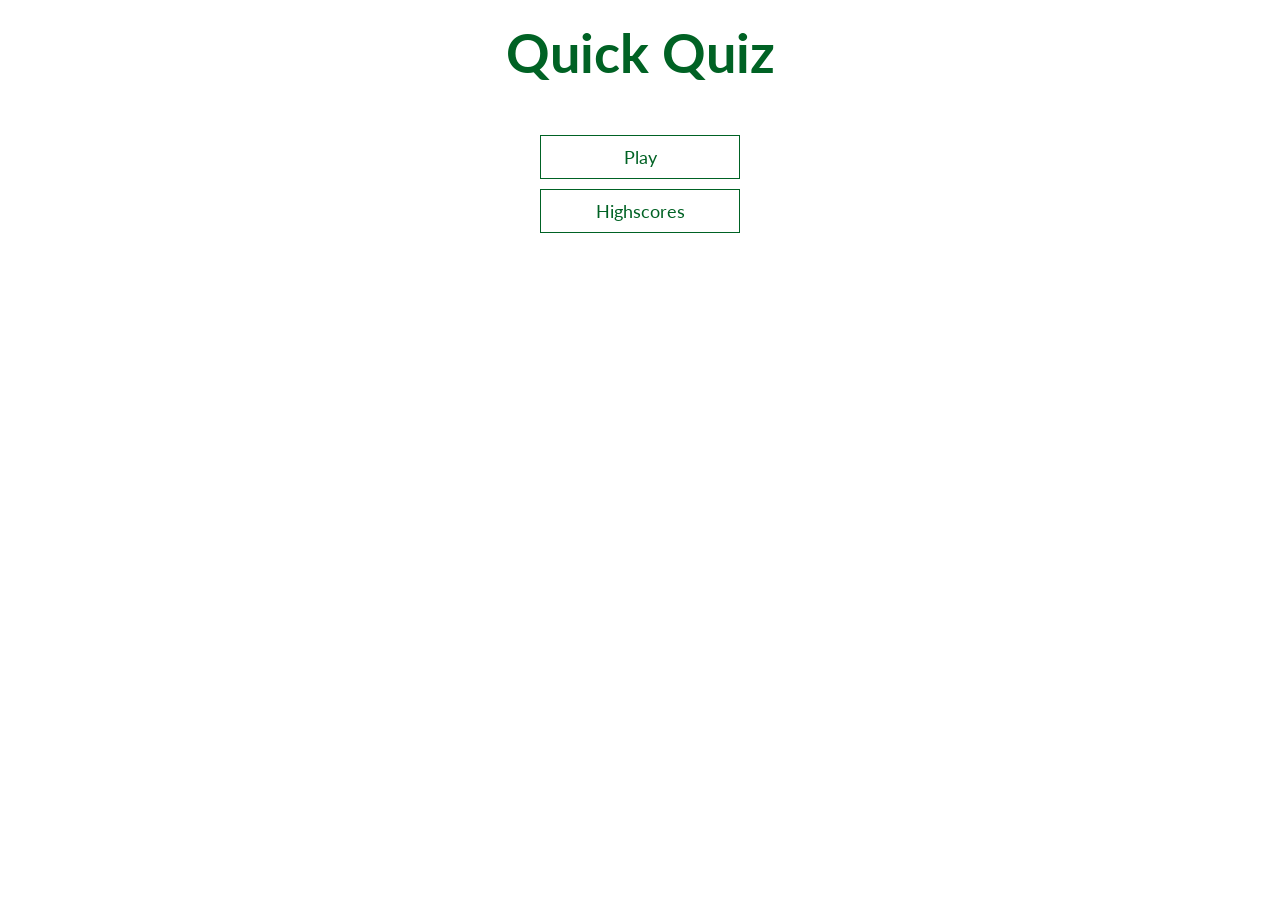
==== index.html @ 01e7c523 "init commit" ====
<!DOCTYPE html>
<html lang="en">
<head>
    <meta charset="UTF-8">
    <meta name="viewport" content="width=device-width, initial-scale=1.0">
    <meta http-equiv="X-UA-Compatible" content="ie=edge">
    <title>Quick Quiz</title>
    <link rel="stylesheet" href="app.css" />
</head>
<body>
    <div class="container">
        <div id="home" class="flex-center flex-column">
            <h1>Quick Quiz</h1>
            <a class="btn" href="https://caseytreesdc.github.io/quiz/game.html">Play</a>
            <a class="btn" href="/highscores.html">Highscores</a>
        </div>
    </div>
</body>
</html>
---- app.css ----
@import url('https://fonts.googleapis.com/css?family=Lato:400,700,900&display=swap');

:root {
    background-color:#fff;
    font-size: 62.5%;
}

*{
    box-sizing: border-box;
    font-family: 'Lato', sans-serif, Arial, Helvetica, sans-serif;
    margin: 0;
    padding: 0;
    color: #333;
}

h1,
h2,
h3,
h4 {
    margin-bottom:1rem;
}

h1 {
    font-size: 5.4rem;
    color: #006224;
    margin-bottom: 5rem;
}

h1 > span {
    font-size: 2.4rem;
    font-weight: 500;
}

h2 {
    font-size: 4.2rem;
    margin-bottom: 4rem;
    font-weight: 700;
}

h{
    font-size: 2.8rem;
    font-weight: 500;
}

#questionImage {
    margin-bottom: 4rem;
}

/* UTILITIES */

.container {
    width: 100vw;
    /*height: 100vh;*/
    display: flex;
    justify-content: center;
    align-items: center;
    max-width: 80rem;
    margin: 0 auto;
    padding: 2rem;
}

.container > * {
    width: 100%;
}

.flex-column {
    display: flex;
    flex-direction: column;
}

.flex-center {
    justify-content: center;
    align-items: center;
}

.justify-center {
    justify-content: center;
}

.text-center {
    text-align: center;
}

.hidden {
    display: none;
}

/* BUTTONS */

.btn {
    font-size: 1.8rem;
    padding: 1rem 0;
    width: 20rem;
    text-align: center;
    border: 0.1rem solid #006224;
    margin-bottom: 1rem;
    text-decoration: none;
    color: #006224;
    background-color: white;
}

.btn:hover {
    cursor: pointer;
    box-shadow: 0 0.4rem 1.4rem 0 rgba(0,98,36,0.5);
    transform: translateY(-0.1rem);
    transition: transform 150ms;
}

.btn[disabled]:hover {
    cursor: not-allowed;
    box-shadow: none;
    transform: none;
}
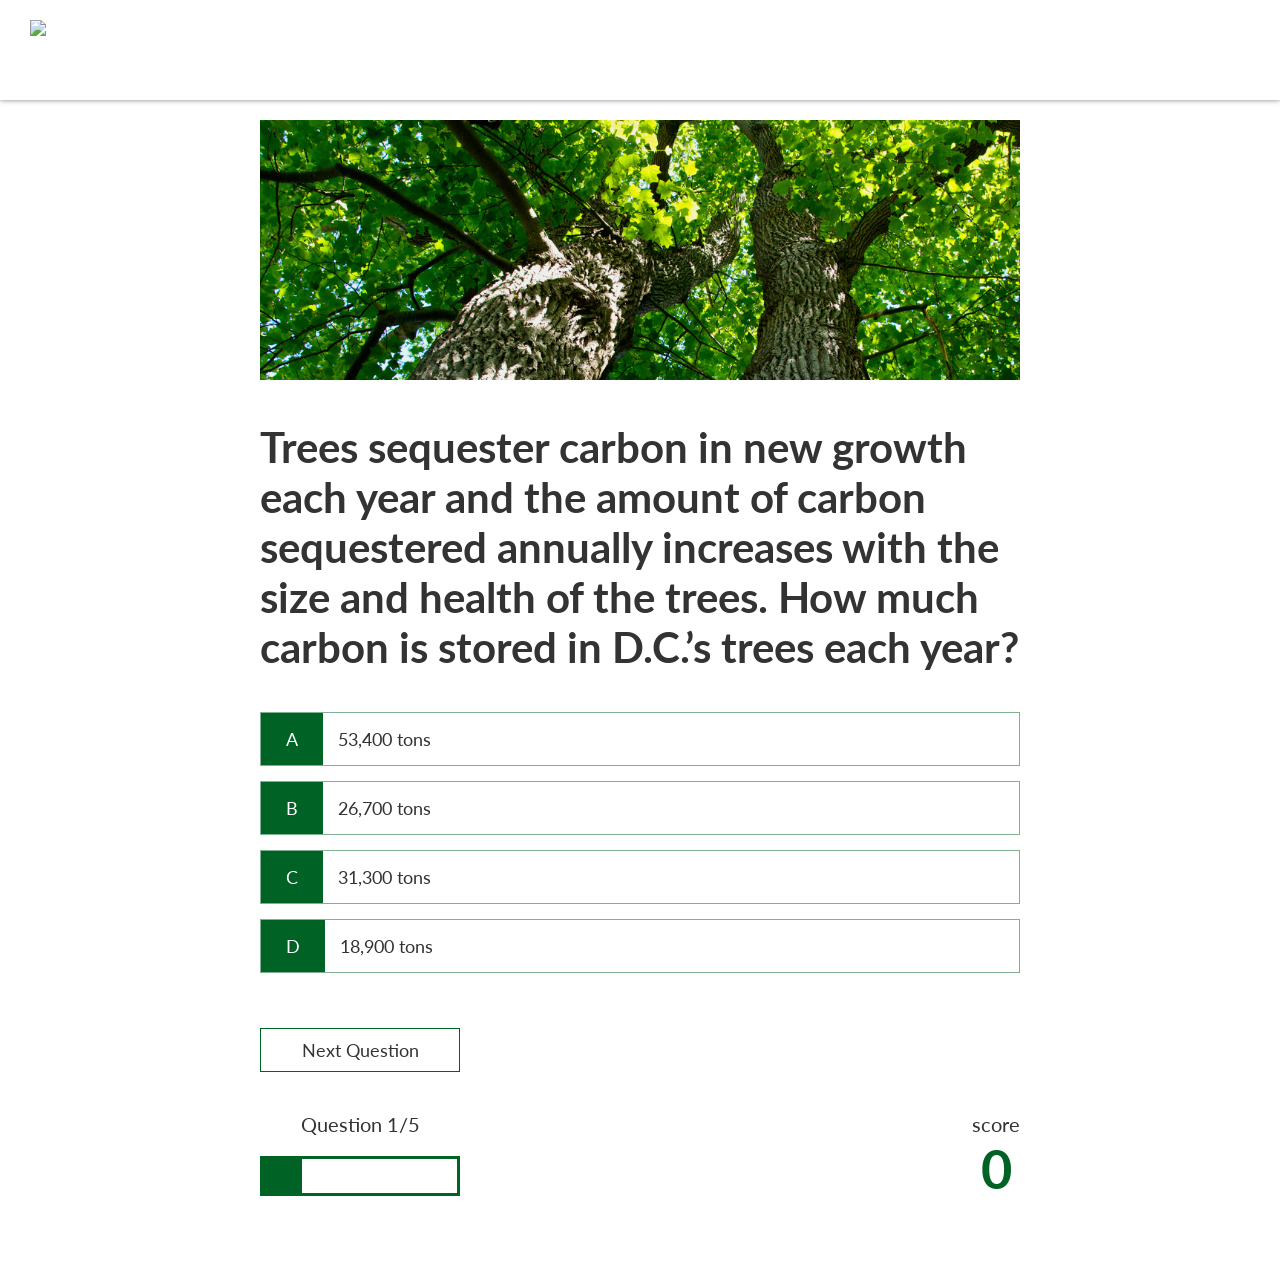
==== commit 2c102430: "changed name of game.html to index.html" ====
--- a/index.html
+++ b/index.html
@@ -4,16 +4,68 @@
     <meta charset="UTF-8">
     <meta name="viewport" content="width=device-width, initial-scale=1.0">
     <meta http-equiv="X-UA-Compatible" content="ie=edge">
-    <title>Quick Quiz</title>
+    <title>Casey Trees Quiz - Play</title>
     <link rel="stylesheet" href="app.css" />
+    <link rel="stylesheet" href="game.css" />
 </head>
 <body>
+    <header>
+        <div id="logo">
+            <a href="https://caseytrees.org" target="_blank"><img src="https://caseytrees.org/wp-content/uploads/2018/12/Green-landscape-logo-with-text.png" width="100%"></a>
+        </div>
+    </header>
     <div class="container">
-        <div id="home" class="flex-center flex-column">
-            <h1>Quick Quiz</h1>
-            <a class="btn" href="https://caseytreesdc.github.io/quiz/game.html">Play</a>
-            <a class="btn" href="/highscores.html">Highscores</a>
+        
+        <div id="game" class="justify-center flex-column">
+
+            <div id="questionImage">question image?</div>
+
+            <h2 id="question">What is the answer to this question</h2>
+            
+            <div class="choice-container">
+                <p class="choice-prefix">A</p>
+                <p class="choice-text" data-number="1">Choice 1</p>
+            </div>
+            <div class="choice-container">
+                <p class="choice-prefix">B</p>
+                <p class="choice-text" data-number="2">Choice 2</p>
+            </div>
+            <div class="choice-container">
+                <p class="choice-prefix">C</p>
+                <p class="choice-text" data-number="3">Choice 3</p>
+            </div>
+            <div class="choice-container">
+                <p class="choice-prefix">D</p>
+                <p class="choice-text" data-number="4">Choice 4</p>
+            </div>
+
+            <p class="correct-answer-hidden" id="explanation">This is the explanation for the correct answer for this question</p>
+            <button id="nextquestion" class="btn justify-center"><p>Next Question</p></button>
+            
+            <div id="hud">
+                    <div id="hud-item">
+                        <p id="progressText" class="hud-prefix">
+                            Question
+                        </p>
+                        <div id="progressBar">
+                            <div id="progressBarFull"></div>
+                        </div>
+                        <h1 class="hud-main-text" id="questionCounter"></h1>
+                    </div>
+                
+                    <div id="hud-item">
+                        <p class="hud-prefix">
+                            score
+                        </p>
+                        <h1 class="hud-main-text" id="score">
+                            0
+                        </h1>
+                    </div>
+                </div>
+                
         </div>
     </div>
+    <script src="game.js"></script>
+   
 </body>
 </html>
--- a/game.css
+++ b/game.css
@@ -0,0 +1,98 @@
+html {
+    scroll-behavior: smooth;
+  }
+
+.choice-container {
+    display: flex;
+    margin-bottom: 1.5rem;
+    width: 100%;
+    font-size: 1.8rem;
+    border: 0.1rem solid rgba(0,98,36,0.5);
+    background-color: white;
+}
+
+.choice-container:hover {
+    cursor: pointer;
+    box-shadow: 0 0.4rem 1.4rem 0 rgba(0,98,36,0.5);
+    transform: translateY(-0.1rem);
+    transition: transform 150ms;
+}
+
+.choice-prefix {
+    padding: 1.5rem 2.5rem;
+    background-color: rgb(0, 98, 36);
+    color: white;
+}
+
+.choice-text {
+    padding: 1.5rem;
+    width: 100%;
+}
+
+.correct {
+    background-color: #28a745;
+}
+
+.incorrect {
+    background-color: #dc3545;
+}
+
+/* HUD */
+
+#hud {
+    display: flex;
+    justify-content: space-between;
+}
+
+.hud-prefix {
+    text-align:center;
+    font-size: 2rem;
+}
+
+.hud-main-text {
+    text-align: center;
+}
+
+#progressBar {
+    width: 20rem;
+    height: 4rem;
+    border: 0.3rem solid #006224;
+    margin-top: 2rem;
+}
+
+#progressBarFull {
+    height:3.4rem;
+    background-color: #006224;
+    width: 0%;
+}
+
+/* ANSWER FEEDBACK */
+.correct-answer-hidden {
+    display: none;
+}
+
+.correct-answer-showing {
+    display: block;
+}
+
+p#explanation {font-size: 2rem;
+}
+
+/* HEADER */
+
+header {
+    padding: 20px 30px;
+    position: relative;
+    background: #fff;
+    box-shadow: 0px 0px 5px rgba(0,0,0,.5);
+}
+
+#logo {
+    width: 140px;
+    height: 60px;
+}
+
+/* NEXT QUESTION BUTTON */
+#nextquestion {
+    margin: 4rem 0;
+}
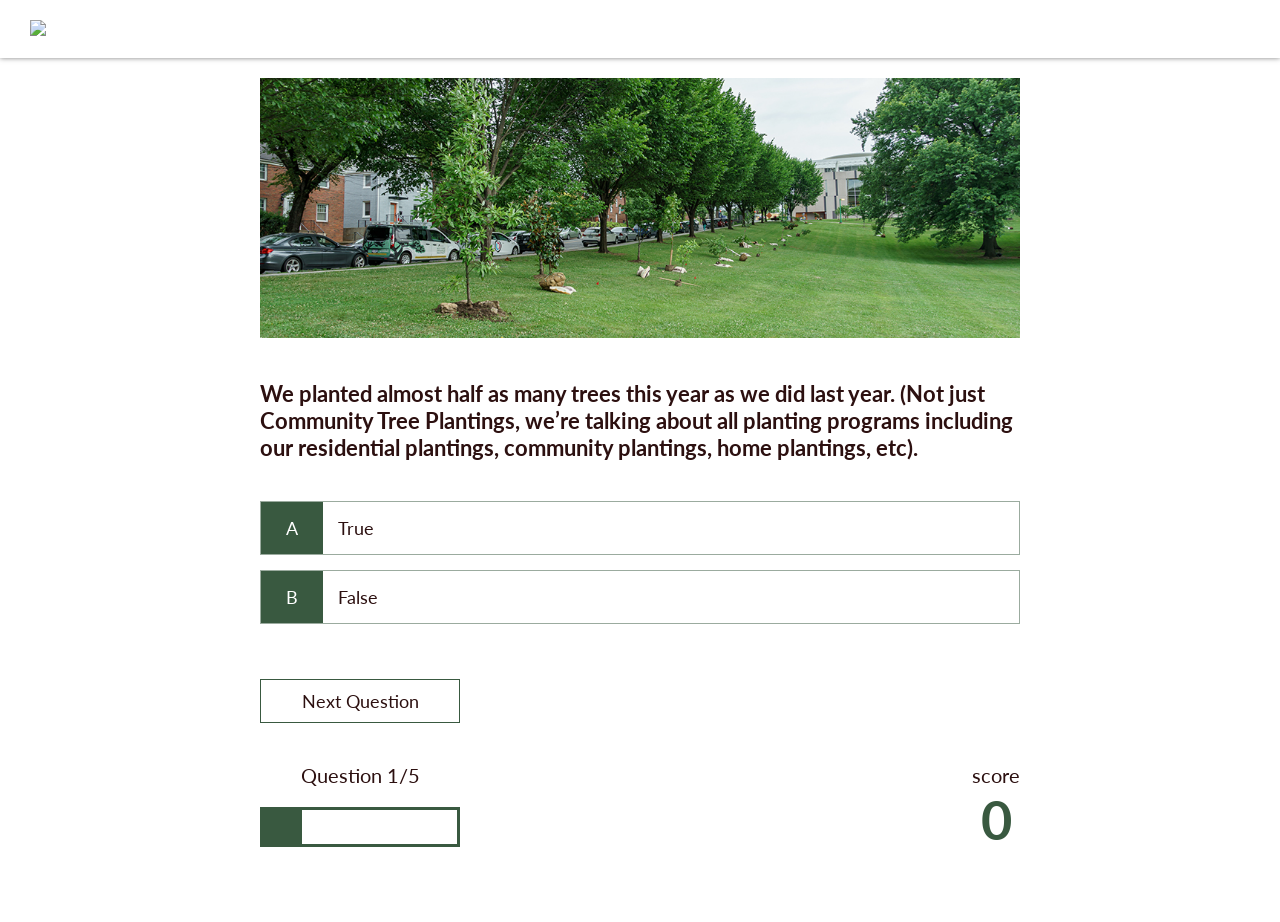
==== commit cb51f1b2: "eoy-quiz ready" ====
--- a/index.html
+++ b/index.html
@@ -1,71 +1,69 @@
 <!DOCTYPE html>
 <html lang="en">
-<head>
-    <meta charset="UTF-8">
-    <meta name="viewport" content="width=device-width, initial-scale=1.0">
-    <meta http-equiv="X-UA-Compatible" content="ie=edge">
+  <head>
+    <meta charset="UTF-8" />
+    <meta name="viewport" content="width=device-width, initial-scale=1.0" />
+    <meta http-equiv="X-UA-Compatible" content="ie=edge" />
     <title>Casey Trees Quiz - Play</title>
     <link rel="stylesheet" href="app.css" />
     <link rel="stylesheet" href="game.css" />
-</head>
-<body>
+  </head>
+  <body>
     <header>
-        <div id="logo">
-            <a href="https://caseytrees.org" target="_blank"><img src="https://caseytrees.org/wp-content/uploads/2018/12/Green-landscape-logo-with-text.png" width="100%"></a>
-        </div>
+      <div id="logo">
+        <a href="https://caseytrees.org" target="_blank"
+          ><img
+            src="https://caseytrees.org/wp-content/uploads/2020/11/Warm-black-Horizontal-logo-1.png"
+            width="100%"
+        /></a>
+      </div>
     </header>
     <div class="container">
-        
-        <div id="game" class="justify-center flex-column">
+      <div id="game" class="justify-center flex-column">
+        <div id="questionImage">question image?</div>
 
-            <div id="questionImage">question image?</div>
+        <h2 id="question">What is the answer to this question</h2>
 
-            <h2 id="question">What is the answer to this question</h2>
-            
-            <div class="choice-container">
-                <p class="choice-prefix">A</p>
-                <p class="choice-text" data-number="1">Choice 1</p>
+        <div class="choice-container">
+          <p class="choice-prefix">A</p>
+          <p class="choice-text" data-number="1">Choice 1</p>
+        </div>
+        <div class="choice-container">
+          <p class="choice-prefix">B</p>
+          <p class="choice-text" data-number="2">Choice 2</p>
+        </div>
+        <!-- <div class="choice-container">
+          <p class="choice-prefix">C</p>
+          <p class="choice-text" data-number="3">Choice 3</p>
+        </div>
+        <div class="choice-container">
+          <p class="choice-prefix">D</p>
+          <p class="choice-text" data-number="4">Choice 4</p>
+        </div> -->
+
+        <p class="correct-answer-hidden" id="explanation">
+          This is the explanation for the correct answer for this question
+        </p>
+        <button id="nextquestion" class="btn justify-center">
+          <p>Next Question</p>
+        </button>
+
+        <div id="hud">
+          <div id="hud-item">
+            <p id="progressText" class="hud-prefix">Question</p>
+            <div id="progressBar">
+              <div id="progressBarFull"></div>
             </div>
-            <div class="choice-container">
-                <p class="choice-prefix">B</p>
-                <p class="choice-text" data-number="2">Choice 2</p>
-            </div>
-            <div class="choice-container">
-                <p class="choice-prefix">C</p>
-                <p class="choice-text" data-number="3">Choice 3</p>
-            </div>
-            <div class="choice-container">
-                <p class="choice-prefix">D</p>
-                <p class="choice-text" data-number="4">Choice 4</p>
-            </div>
+            <h1 class="hud-main-text" id="questionCounter"></h1>
+          </div>
 
-            <p class="correct-answer-hidden" id="explanation">This is the explanation for the correct answer for this question</p>
-            <button id="nextquestion" class="btn justify-center"><p>Next Question</p></button>
-            
-            <div id="hud">
-                    <div id="hud-item">
-                        <p id="progressText" class="hud-prefix">
-                            Question
-                        </p>
-                        <div id="progressBar">
-                            <div id="progressBarFull"></div>
-                        </div>
-                        <h1 class="hud-main-text" id="questionCounter"></h1>
-                    </div>
-                
-                    <div id="hud-item">
-                        <p class="hud-prefix">
-                            score
-                        </p>
-                        <h1 class="hud-main-text" id="score">
-                            0
-                        </h1>
-                    </div>
-                </div>
-                
+          <div id="hud-item">
+            <p class="hud-prefix">score</p>
+            <h1 class="hud-main-text" id="score">0</h1>
+          </div>
         </div>
+      </div>
     </div>
     <script src="game.js"></script>
-   
-</body>
-</html>+  </body>
+</html>
--- a/app.css
+++ b/app.css
@@ -1,43 +1,61 @@
 @import url('https://fonts.googleapis.com/css?family=Lato:400,700,900&display=swap');
 
 :root {
-    background-color:#fff;
+    /* colors */
+    --black: #000000;
+    --coffee: #2c1010;
+    --grey: #373737;
+    --silver: #e5e6e5;
+    --paper: #ffffff;
+    --cobalt: #3768b2;
+    --forest: #395940;
+    --moss: #7b9e81;
+    --khaki: #f2e397;
+    --yellow: #f0d13f;
+    --orange: #e18323;
+    --paarl: #a4532e;
+
+    /* fonts */
+    --cronos: cronos-pro, lato, zeitung-mono, sans-serif;
+    --lato: lato, cronos-pro, zeitung-mono, sans-serif;
+    --zeitung: zeitung-mono, cronos-pro, lato, sans-serif;
+    background-color: #fff;
     font-size: 62.5%;
 }
 
-*{
+* {
     box-sizing: border-box;
     font-family: 'Lato', sans-serif, Arial, Helvetica, sans-serif;
     margin: 0;
     padding: 0;
-    color: #333;
+    color: var(--coffee);
 }
 
 h1,
 h2,
 h3,
 h4 {
-    margin-bottom:1rem;
+    margin-bottom: 1rem;
 }
 
 h1 {
     font-size: 5.4rem;
-    color: #006224;
+    color: var(--forest);
     margin-bottom: 5rem;
 }
 
-h1 > span {
+h1>span {
     font-size: 2.4rem;
     font-weight: 500;
 }
 
 h2 {
-    font-size: 4.2rem;
+    font-size: 2.2rem;
     margin-bottom: 4rem;
     font-weight: 700;
 }
 
-h{
+h {
     font-size: 2.8rem;
     font-weight: 500;
 }
@@ -57,9 +75,11 @@
     max-width: 80rem;
     margin: 0 auto;
     padding: 2rem;
+    background: url(https://caseytrees.org/wp-content/uploads/2020/11/v2_graph.png);
+    background-size: 65em;
 }
 
-.container > * {
+.container>* {
     width: 100%;
 }
 
@@ -92,16 +112,16 @@
     padding: 1rem 0;
     width: 20rem;
     text-align: center;
-    border: 0.1rem solid #006224;
+    border: 0.1rem solid var(--forest);
     margin-bottom: 1rem;
     text-decoration: none;
-    color: #006224;
+    color: var(--forest);
     background-color: white;
 }
 
 .btn:hover {
     cursor: pointer;
-    box-shadow: 0 0.4rem 1.4rem 0 rgba(0,98,36,0.5);
+    box-shadow: 0 0.4rem 1.4rem 0 rgba(0, 98, 36, 0.5);
     transform: translateY(-0.1rem);
     transition: transform 150ms;
 }
@@ -110,5 +130,4 @@
     cursor: not-allowed;
     box-shadow: none;
     transform: none;
-}
-
+}
--- a/game.css
+++ b/game.css
@@ -1,26 +1,47 @@
+:root {
+    /* colors */
+    --black: #000000;
+    --coffee: #2c1010;
+    --grey: #373737;
+    --silver: #e5e6e5;
+    --paper: #ffffff;
+    --cobalt: #3768b2;
+    --forest: #395940;
+    --moss: #7b9e81;
+    --khaki: #f2e397;
+    --yellow: #f0d13f;
+    --orange: #e18323;
+    --paarl: #a4532e;
+
+    /* fonts */
+    --cronos: cronos-pro, lato, zeitung-mono, sans-serif;
+    --lato: lato, cronos-pro, zeitung-mono, sans-serif;
+    --zeitung: zeitung-mono, cronos-pro, lato, sans-serif;
+}
+
 html {
     scroll-behavior: smooth;
-  }
+}
 
 .choice-container {
     display: flex;
     margin-bottom: 1.5rem;
     width: 100%;
     font-size: 1.8rem;
-    border: 0.1rem solid rgba(0,98,36,0.5);
+    border: 0.1rem solid rgba(57, 89, 64, 0.5);
     background-color: white;
 }
 
 .choice-container:hover {
     cursor: pointer;
-    box-shadow: 0 0.4rem 1.4rem 0 rgba(0,98,36,0.5);
+    box-shadow: 0 0.4rem 1.4rem 0 rgba(57, 89, 64, 0.5);
     transform: translateY(-0.1rem);
     transition: transform 150ms;
 }
 
 .choice-prefix {
     padding: 1.5rem 2.5rem;
-    background-color: rgb(0, 98, 36);
+    background-color: rgb(57, 89, 64);
     color: white;
 }
 
@@ -30,11 +51,11 @@
 }
 
 .correct {
-    background-color: #28a745;
+    background-color: var(--moss);
 }
 
 .incorrect {
-    background-color: #dc3545;
+    background-color: var(--paarl);
 }
 
 /* HUD */
@@ -45,7 +66,7 @@
 }
 
 .hud-prefix {
-    text-align:center;
+    text-align: center;
     font-size: 2rem;
 }
 
@@ -56,13 +77,13 @@
 #progressBar {
     width: 20rem;
     height: 4rem;
-    border: 0.3rem solid #006224;
+    border: 0.3rem solid var(--forest);
     margin-top: 2rem;
 }
 
 #progressBarFull {
-    height:3.4rem;
-    background-color: #006224;
+    height: 3.4rem;
+    background-color: var(--forest);
     width: 0%;
 }
 
@@ -75,7 +96,8 @@
     display: block;
 }
 
-p#explanation {font-size: 2rem;
+p#explanation {
+    font-size: 2rem;
 }
 
 /* HEADER */
@@ -84,15 +106,14 @@
     padding: 20px 30px;
     position: relative;
     background: #fff;
-    box-shadow: 0px 0px 5px rgba(0,0,0,.5);
+    box-shadow: 0px 0px 5px rgba(0, 0, 0, .5);
 }
 
 #logo {
-    width: 140px;
-    height: 60px;
+    width: 200px;
 }
 
 /* NEXT QUESTION BUTTON */
 #nextquestion {
     margin: 4rem 0;
-}
+}
